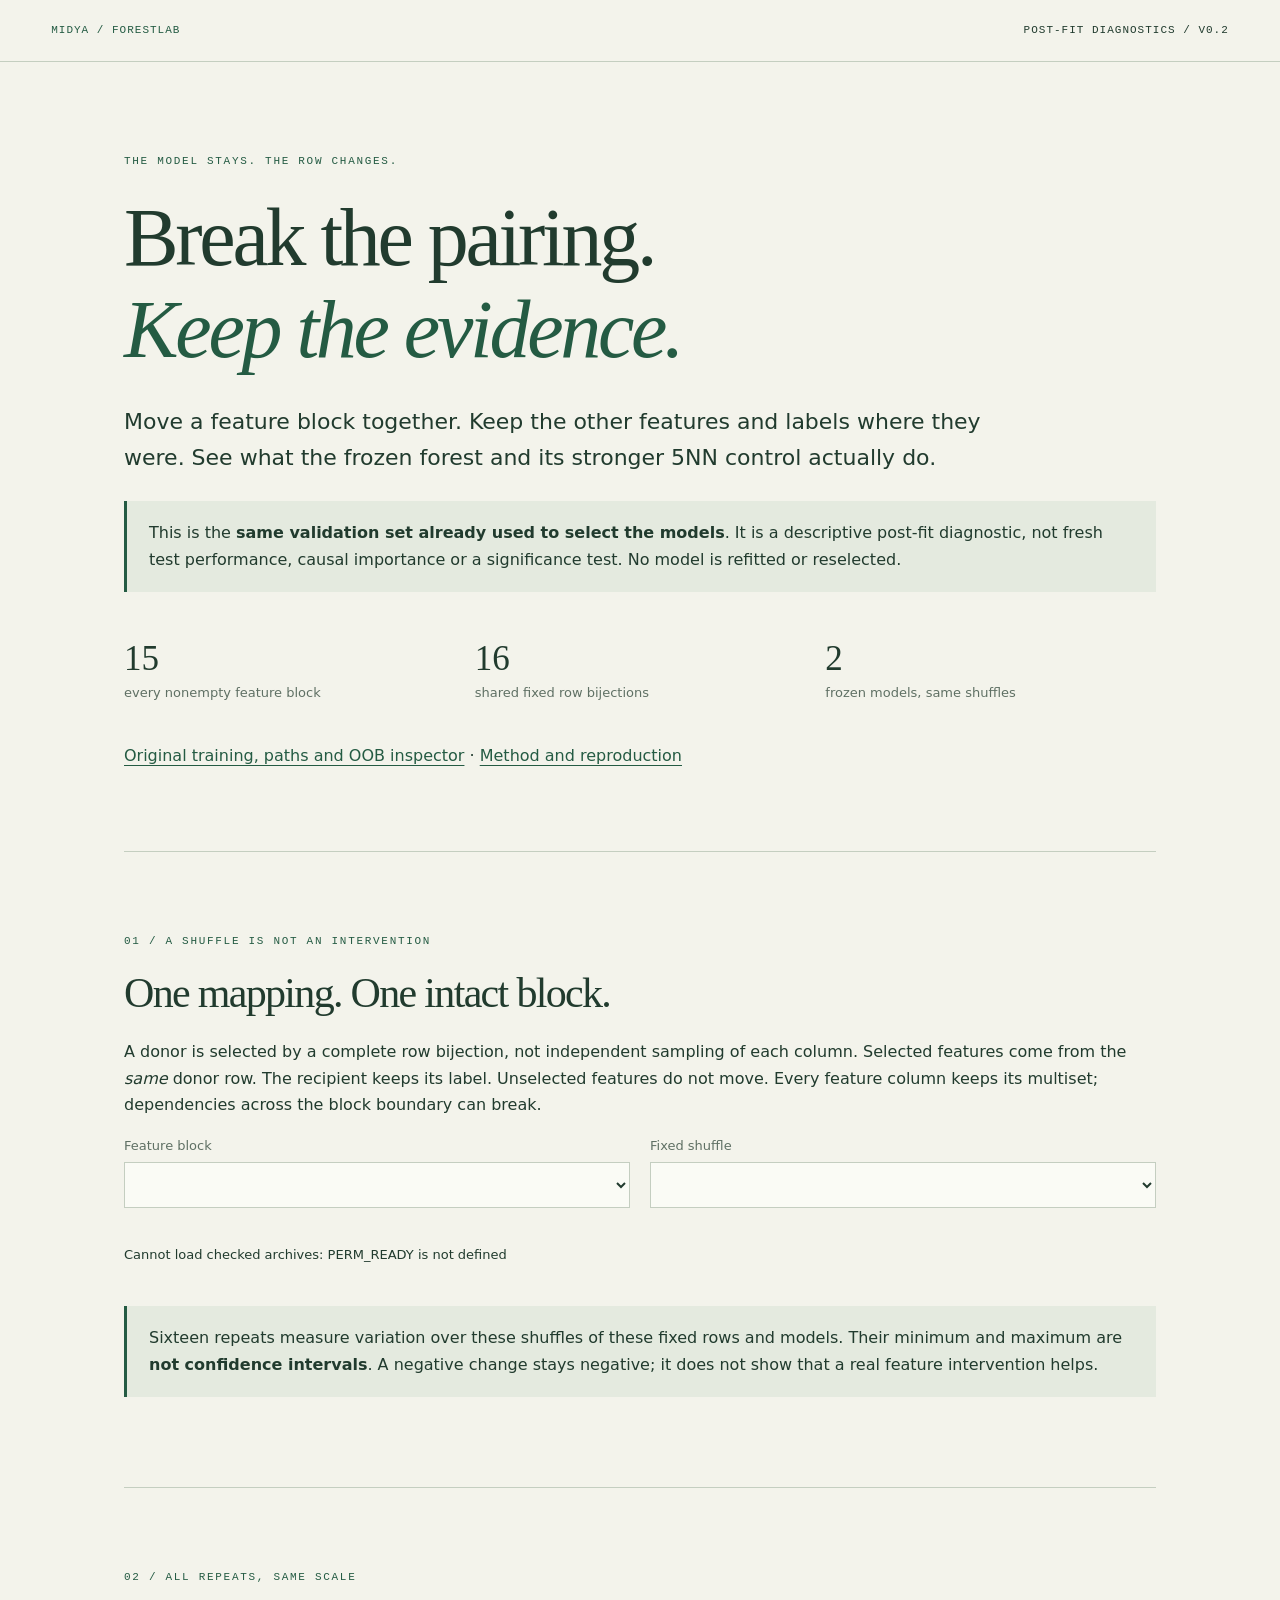
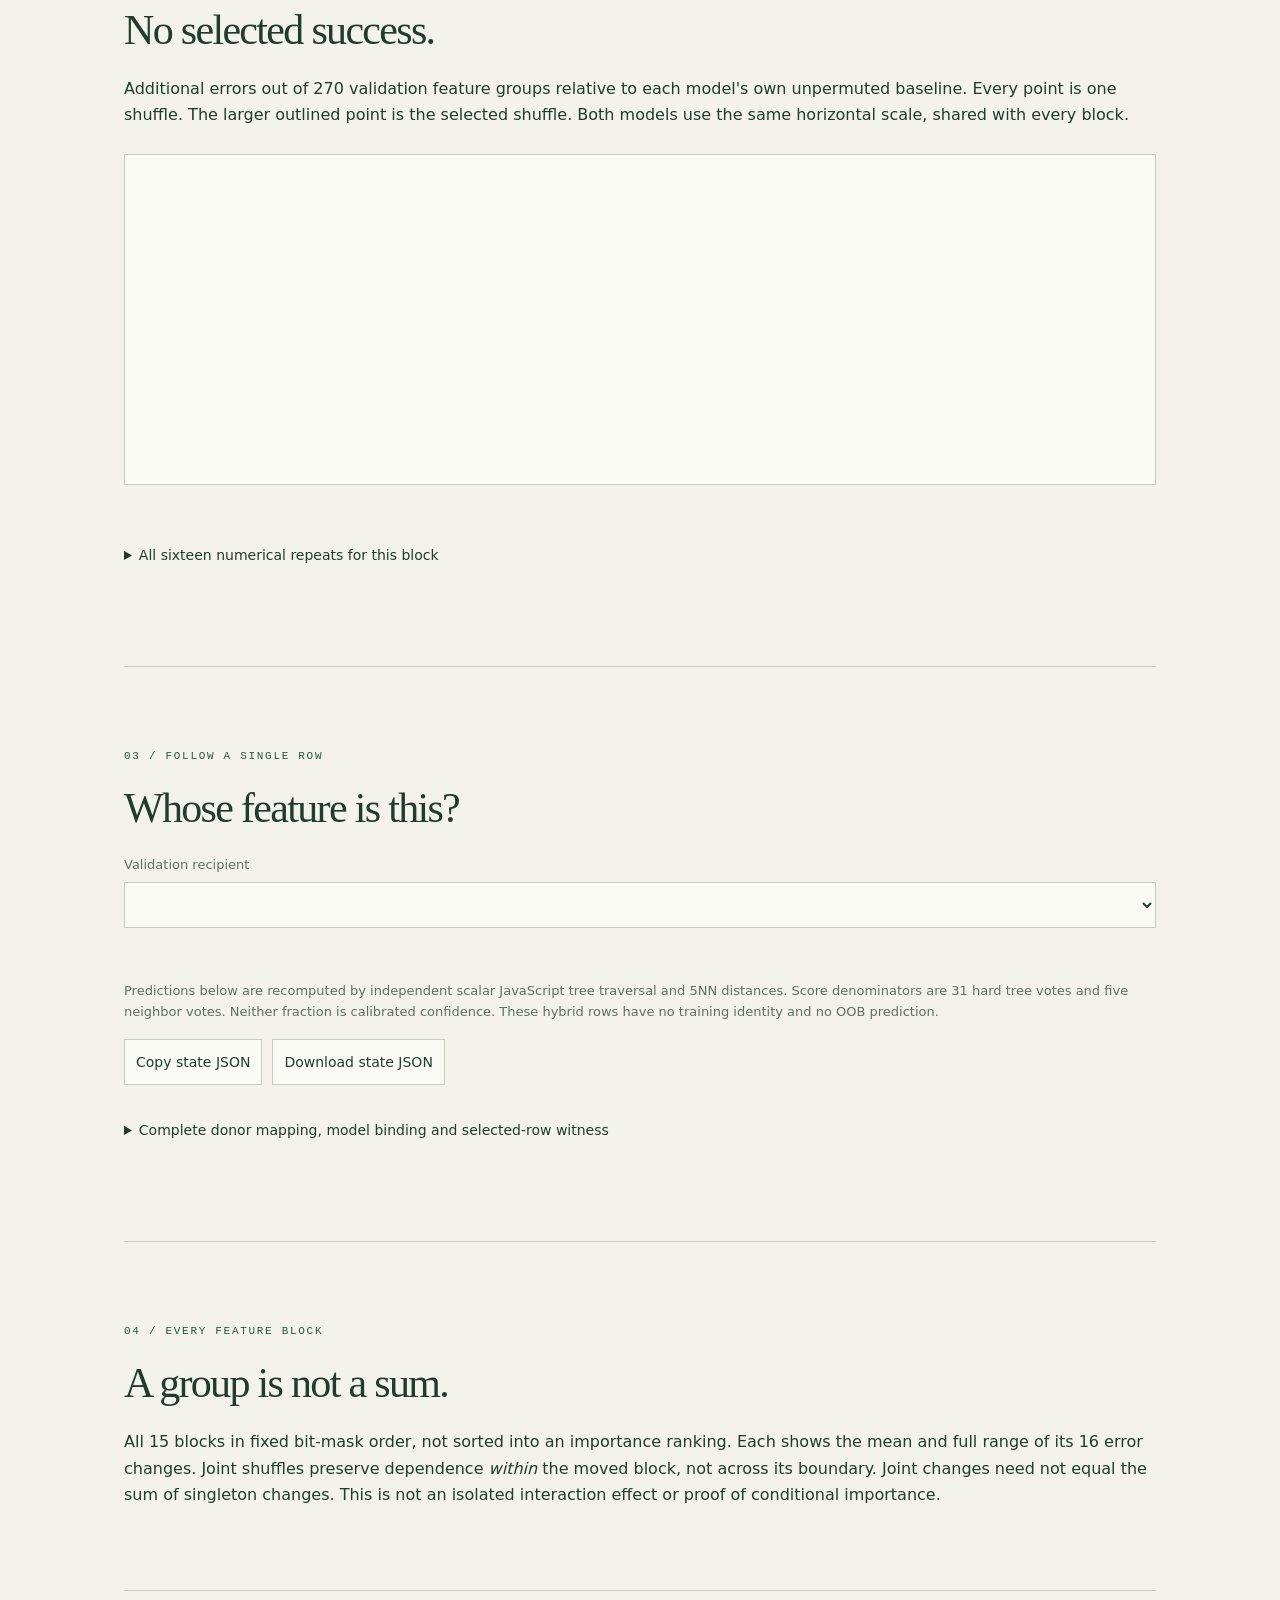
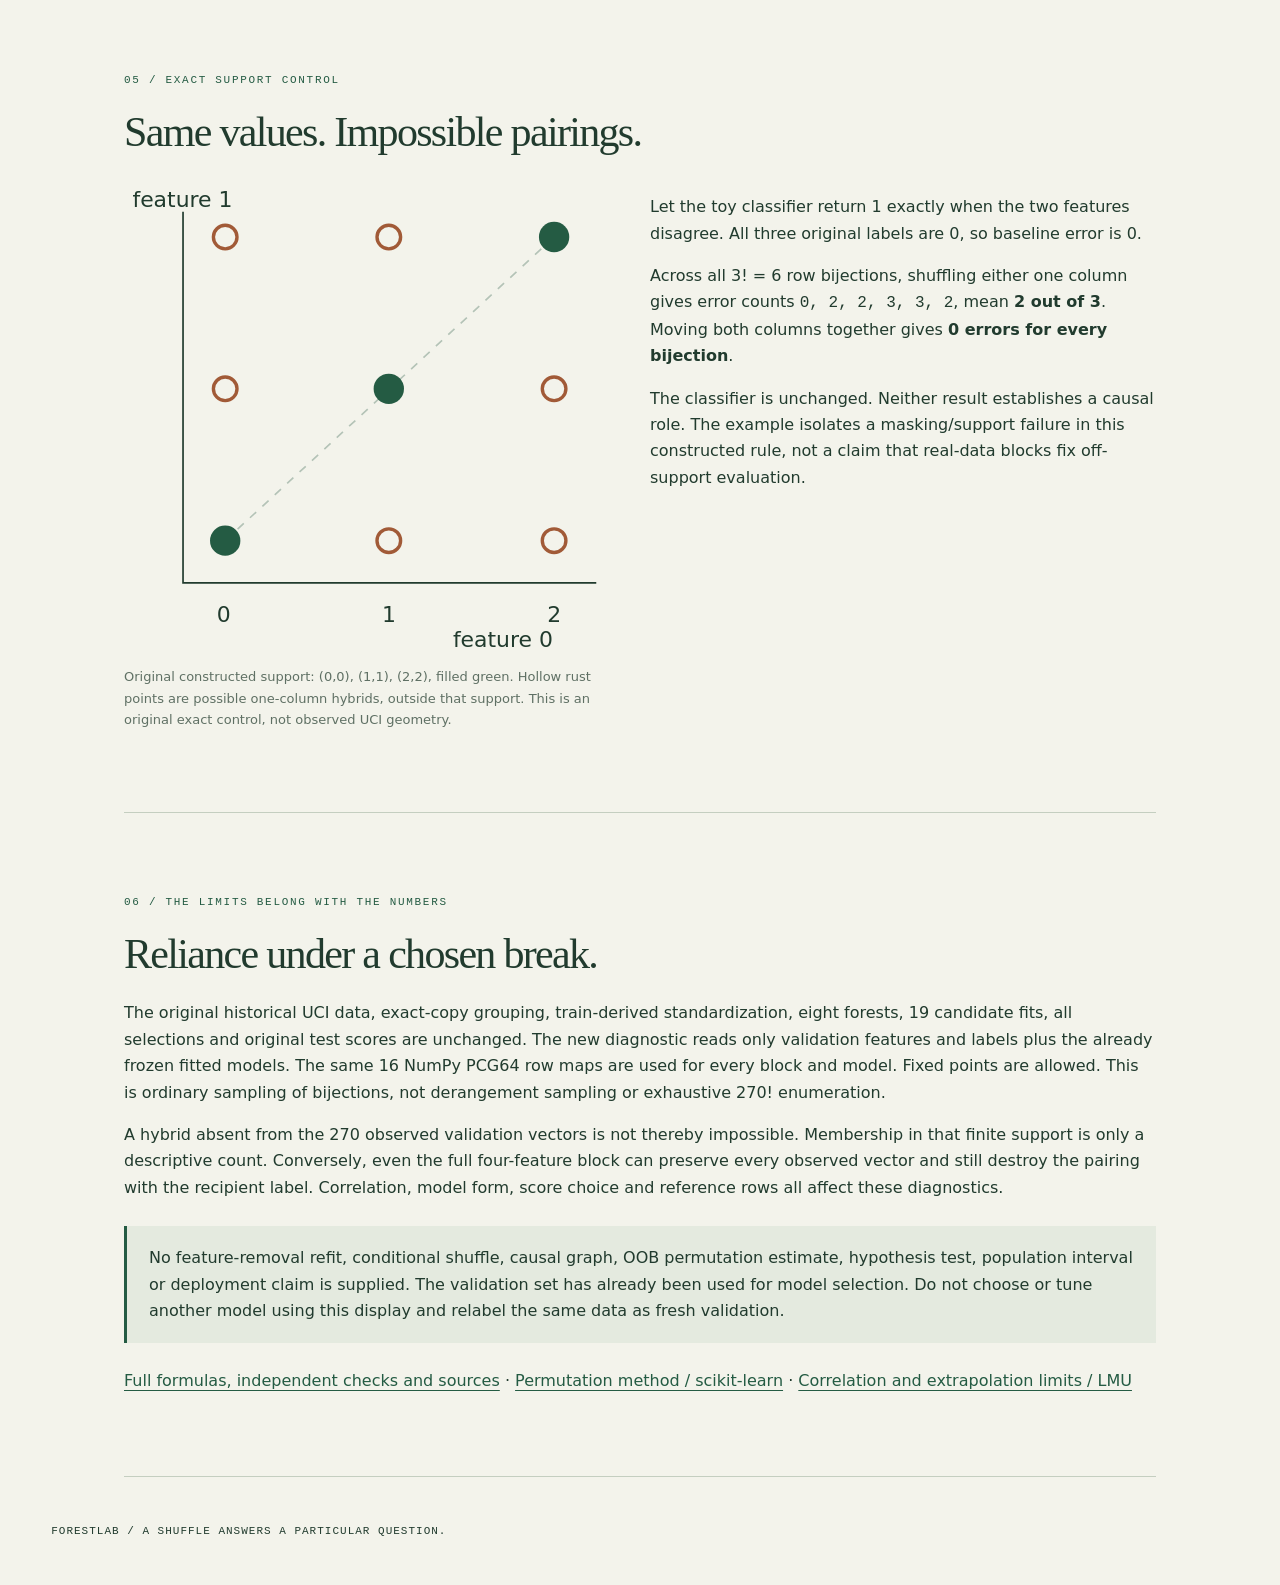
==== docs/permutation.html @ 4337de42 "Rename 9-permutation.html to permutation.html" ====
<!doctype html><html lang="en"><head><meta charset="utf-8"><meta name="viewport" content="width=device-width,initial-scale=1"><meta name="description" content="All 15 feature blocks, all 16 shared shuffles, frozen forest and stronger 5NN control. An inspectable post-fit diagnostic, not causal importance."><title>ForestLab / Joint permutation audit</title><link rel="stylesheet" href="permutation.css"></head><body>
<header><a href="index.html">MIDYA / FORESTLAB</a><span>POST-FIT DIAGNOSTICS / V0.2</span></header><main>
<section class="hero"><p class="kicker">THE MODEL STAYS. THE ROW CHANGES.</p><h1>Break the pairing.<br><em>Keep the evidence.</em></h1><p class="lead">Move a feature block together. Keep the other features and labels where they were. See what the frozen forest and its stronger 5NN control actually do.</p><aside>This is the <strong>same validation set already used to select the models</strong>. It is a descriptive post-fit diagnostic, not fresh test performance, causal importance or a significance test. No model is refitted or reselected.</aside><div class="numbers"><div><b>15</b><span>every nonempty feature block</span></div><div><b>16</b><span>shared fixed row bijections</span></div><div><b>2</b><span>frozen models, same shuffles</span></div></div><p><a href="index.html">Original training, paths and OOB inspector</a> · <a href="https://github.com/midya8/forestlab/blob/main/PERMUTATION.md">Method and reproduction</a></p></section>
<section><p class="kicker">01 / A SHUFFLE IS NOT AN INTERVENTION</p><h2>One mapping. One intact block.</h2><p>A donor is selected by a complete row bijection, not independent sampling of each column. Selected features come from the <em>same</em> donor row. The recipient keeps its label. Unselected features do not move. Every feature column keeps its multiset; dependencies across the block boundary can break.</p><div class="selectors"><label>Feature block<select id="block"></select></label><label>Fixed shuffle<select id="repeat"></select></label></div><p id="status" role="status">Loading checked archives...</p><div id="selected" class="model-grid"></div><p id="support-note"></p><aside>Sixteen repeats measure variation over these shuffles of these fixed rows and models. Their minimum and maximum are <strong>not confidence intervals</strong>. A negative change stays negative; it does not show that a real feature intervention helps.</aside></section>
<section><p class="kicker">02 / ALL REPEATS, SAME SCALE</p><h2>No selected success.</h2><p>Additional errors out of 270 validation feature groups relative to each model's own unpermuted baseline. Every point is one shuffle. The larger outlined point is the selected shuffle. Both models use the same horizontal scale, shared with every block.</p><svg id="repeats-plot" role="img" aria-label="All sixteen error changes for each model" viewBox="0 0 720 230"></svg><div id="range-summary" class="model-grid"></div><details><summary>All sixteen numerical repeats for this block</summary><div class="scroll"><table id="repeat-table"><thead><tr><th>Shuffle</th><th>Forest errors</th><th>Forest change</th><th>5NN errors</th><th>5NN change</th><th>Unchanged rows</th><th>Rows in validation support</th></tr></thead><tbody></tbody></table></div></details></section>
<section><p class="kicker">03 / FOLLOW A SINGLE ROW</p><h2>Whose feature is this?</h2><label>Validation recipient<select id="row"></select></label><p id="row-identity"></p><div id="features" class="feature-grid"></div><div id="prediction" class="model-grid"></div><p class="caption">Predictions below are recomputed by independent scalar JavaScript tree traversal and 5NN distances. Score denominators are 31 hard tree votes and five neighbor votes. Neither fraction is calibrated confidence. These hybrid rows have no training identity and no OOB prediction.</p><div class="actions"><button id="copy">Copy state JSON</button><button id="download">Download state JSON</button></div><p id="copy-status" role="status"></p><details><summary>Complete donor mapping, model binding and selected-row witness</summary><pre id="witness"></pre></details></section>
<section><p class="kicker">04 / EVERY FEATURE BLOCK</p><h2>A group is not a sum.</h2><p>All 15 blocks in fixed bit-mask order, not sorted into an importance ranking. Each shows the mean and full range of its 16 error changes. Joint shuffles preserve dependence <em>within</em> the moved block, not across its boundary. Joint changes need not equal the sum of singleton changes. This is not an isolated interaction effect or proof of conditional importance.</p><div id="blocks"></div></section>
<section><p class="kicker">05 / EXACT SUPPORT CONTROL</p><h2>Same values. Impossible pairings.</h2><div class="control-grid"><div><svg viewBox="0 0 300 280" role="img" aria-label="Three original diagonal rows and six possible off-diagonal hybrid points"><path d="M35 20V240H280" fill="none" stroke="currentColor"/><path d="M60 215L255 35" fill="none" stroke="#b4c3b7" stroke-dasharray="5 5"/><g fill="#245b43"><circle cx="60" cy="215" r="9"/><circle cx="157" cy="125" r="9"/><circle cx="255" cy="35" r="9"/></g><g fill="none" stroke="#a15a37" stroke-width="2"><circle cx="60" cy="125" r="7"/><circle cx="60" cy="35" r="7"/><circle cx="157" cy="215" r="7"/><circle cx="157" cy="35" r="7"/><circle cx="255" cy="215" r="7"/><circle cx="255" cy="125" r="7"/></g><g font-size="13" fill="currentColor"><text x="55" y="263">0</text><text x="153" y="263">1</text><text x="251" y="263">2</text><text x="195" y="278">feature 0</text><text x="5" y="17">feature 1</text></g></svg><p class="caption">Original constructed support: (0,0), (1,1), (2,2), filled green. Hollow rust points are possible one-column hybrids, outside that support. This is an original exact control, not observed UCI geometry.</p></div><div><p>Let the toy classifier return 1 exactly when the two features disagree. All three original labels are 0, so baseline error is 0.</p><p>Across all 3! = 6 row bijections, shuffling either one column gives error counts <code>0, 2, 2, 3, 3, 2</code>, mean <strong>2 out of 3</strong>. Moving both columns together gives <strong>0 errors for every bijection</strong>.</p><p>The classifier is unchanged. Neither result establishes a causal role. The example isolates a masking/support failure in this constructed rule, not a claim that real-data blocks fix off-support evaluation.</p></div></div></section>
<section><p class="kicker">06 / THE LIMITS BELONG WITH THE NUMBERS</p><h2>Reliance under a chosen break.</h2><p>The original historical UCI data, exact-copy grouping, train-derived standardization, eight forests, 19 candidate fits, all selections and original test scores are unchanged. The new diagnostic reads only validation features and labels plus the already frozen fitted models. The same 16 NumPy PCG64 row maps are used for every block and model. Fixed points are allowed. This is ordinary sampling of bijections, not derangement sampling or exhaustive 270! enumeration.</p><p>A hybrid absent from the 270 observed validation vectors is not thereby impossible. Membership in that finite support is only a descriptive count. Conversely, even the full four-feature block can preserve every observed vector and still destroy the pairing with the recipient label. Correlation, model form, score choice and reference rows all affect these diagnostics.</p><aside>No feature-removal refit, conditional shuffle, causal graph, OOB permutation estimate, hypothesis test, population interval or deployment claim is supplied. The validation set has already been used for model selection. Do not choose or tune another model using this display and relabel the same data as fresh validation.</aside><p><a href="https://github.com/midya8/forestlab/blob/main/PERMUTATION.md">Full formulas, independent checks and sources</a> · <a href="https://scikit-learn.org/stable/modules/permutation%5Fimportance.html">Permutation method / scikit-learn</a> · <a href="https://slds-lmu.github.io/iml_methods_limitations/pfi-correlated.html">Correlation and extrapolation limits / LMU</a></p></section>
</main><footer>FORESTLAB / A SHUFFLE ANSWERS A PARTICULAR QUESTION.</footer>
<script src="archive-0.js"></script><script src="archive-1.js"></script><script src="archive-2.js"></script><script src="archive-3.js"></script><script src="data.js"></script><script src="inference.js"></script><script src="permutation-archive-0.js"></script><script src="permutation-data.js"></script><script src="permutation-inference.js"></script><script src="permutation-app.js"></script></body></html>
---- docs/permutation.css ----
:root{--paper:#f3f3eb;--ink:#213b2e;--muted:#5f7064;--line:#c4cec0;--green:#245b43;--rust:#a15a37;--panel:#fafbf5}*{box-sizing:border-box}body{margin:0;background:var(--paper);color:var(--ink);font:16px/1.65 system-ui,sans-serif}a{color:var(--green);text-underline-offset:4px}header{display:flex;justify-content:space-between;gap:20px;padding:22px 4vw;border-bottom:1px solid var(--line);font:11px/1.5 monospace;letter-spacing:1px}header a{text-decoration:none}main{max-width:1120px;margin:auto;padding:0 44px}section{padding:65px 0;border-bottom:1px solid var(--line)}.hero{padding-top:75px}.kicker{font:11px/1.6 monospace;letter-spacing:1.7px;color:var(--green)}h1,h2,h3{font-family:Georgia,serif;font-weight:400;line-height:1.12;letter-spacing:-.04em}h1{font-size:clamp(48px,6.4vw,85px);margin:22px 0 28px}h1 em{color:var(--green)}h2{font-size:42px;margin:20px 0 22px}h3{font-size:25px;margin:10px 0}p{margin:16px 0}.lead{font-size:22px;max-width:860px}.caption{font-size:13px;color:var(--muted)}aside{padding:19px 22px;background:#e4eadf;border-left:3px solid var(--green);margin:25px 0}.numbers{display:grid;grid-template-columns:repeat(3,1fr);gap:20px;padding:22px 0}.numbers b{display:block;font:35px Georgia,serif}.numbers span{font-size:13px;color:var(--muted)}.selectors,.model-grid,.control-grid{display:grid;grid-template-columns:1fr 1fr;gap:20px}.feature-grid{display:grid;grid-template-columns:repeat(2,1fr);gap:16px}label{display:block;font-size:13px;color:var(--muted);min-width:0}select,button{font:14px system-ui;color:var(--ink);min-height:46px;border:1px solid var(--line);background:var(--panel);padding:11px;max-width:100%}select{display:block;width:100%;margin:6px 0 20px;min-width:0}button{cursor:pointer}button:hover{background:#e4eadf}button:focus-visible,select:focus-visible{outline:2px solid var(--rust);outline-offset:3px}.model-card,.feature-card{padding:18px;border:1px solid var(--line);background:var(--panel);min-width:0}.model-card b{font:34px Georgia,serif;display:block}.model-card span{display:block;font-size:13px;color:var(--muted)}.feature-card h3{font-size:22px}.feature-card.moved{border-left:3px solid var(--rust)}.feature-card dl{margin:14px 0 0}.feature-card dl div{display:flex;justify-content:space-between;gap:16px}.feature-card dt{font-size:13px;color:var(--muted)}.feature-card dd{margin:0;font-family:monospace;overflow-wrap:anywhere}svg{width:100%;height:auto;display:block}#repeats-plot{background:var(--panel);border:1px solid var(--line);margin:25px 0}details{margin:22px 0}summary{cursor:pointer;min-height:46px;padding:12px 0;font-size:14px}.scroll{overflow-x:auto}table{border-collapse:collapse;width:100%;font-size:12px}th,td{padding:13px 10px;text-align:left;border-bottom:1px solid var(--line);white-space:nowrap}th{font-weight:500;color:var(--muted)}pre{font-size:12px;line-height:1.6;white-space:pre-wrap;overflow-wrap:anywhere;max-height:650px;overflow:auto;padding:16px;background:var(--panel)}.actions{display:flex;flex-wrap:wrap;gap:10px}.block-row{border-top:1px solid var(--line);padding:19px 0;display:grid;grid-template-columns:1.4fr 1fr 1fr;gap:20px}.block-row strong{font-weight:500}.block-stat span{display:block;color:var(--muted);font-size:12px}.block-stat b{font-weight:500}#copy-status,#status{font-size:13px;overflow-wrap:anywhere}#row-identity{overflow-wrap:anywhere}footer{font:11px/1.7 monospace;letter-spacing:1px;padding:45px 4vw}code{overflow-wrap:anywhere}@media(max-width:700px){main{padding:0 22px}header{padding:18px 22px;font-size:10px;flex-wrap:wrap}section{padding:45px 0}.hero{padding-top:50px}h1{font-size:52px}h2{font-size:35px}.lead{font-size:19px}.numbers{gap:14px}.numbers b{font-size:30px}.numbers span{font-size:12px}.selectors,.model-grid,.control-grid,.feature-grid{grid-template-columns:1fr}.model-grid{gap:12px}.model-card b{font-size:30px}.block-row{grid-template-columns:1fr 1fr;gap:12px}.block-row>strong{grid-column:1/-1}aside{padding:16px}#repeats-plot{min-height:180px}}

#prediction{margin-top:16px}
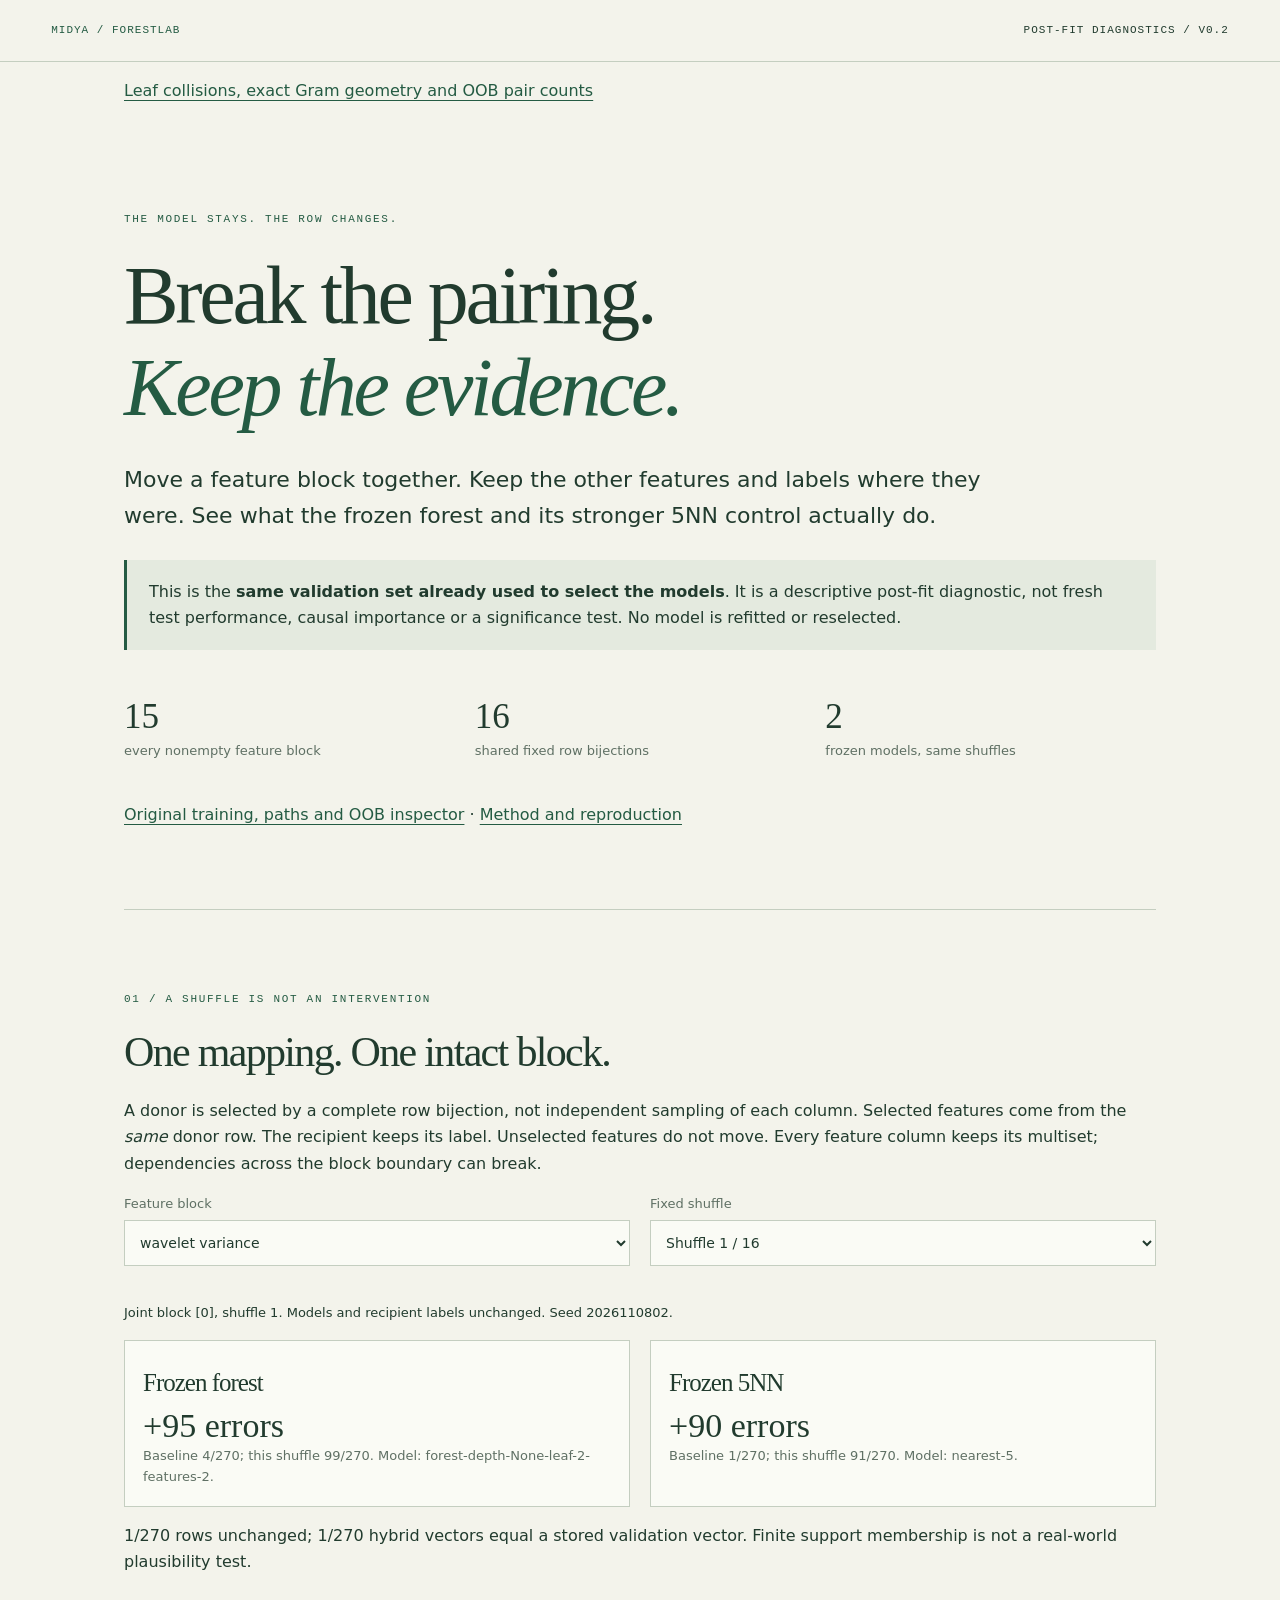
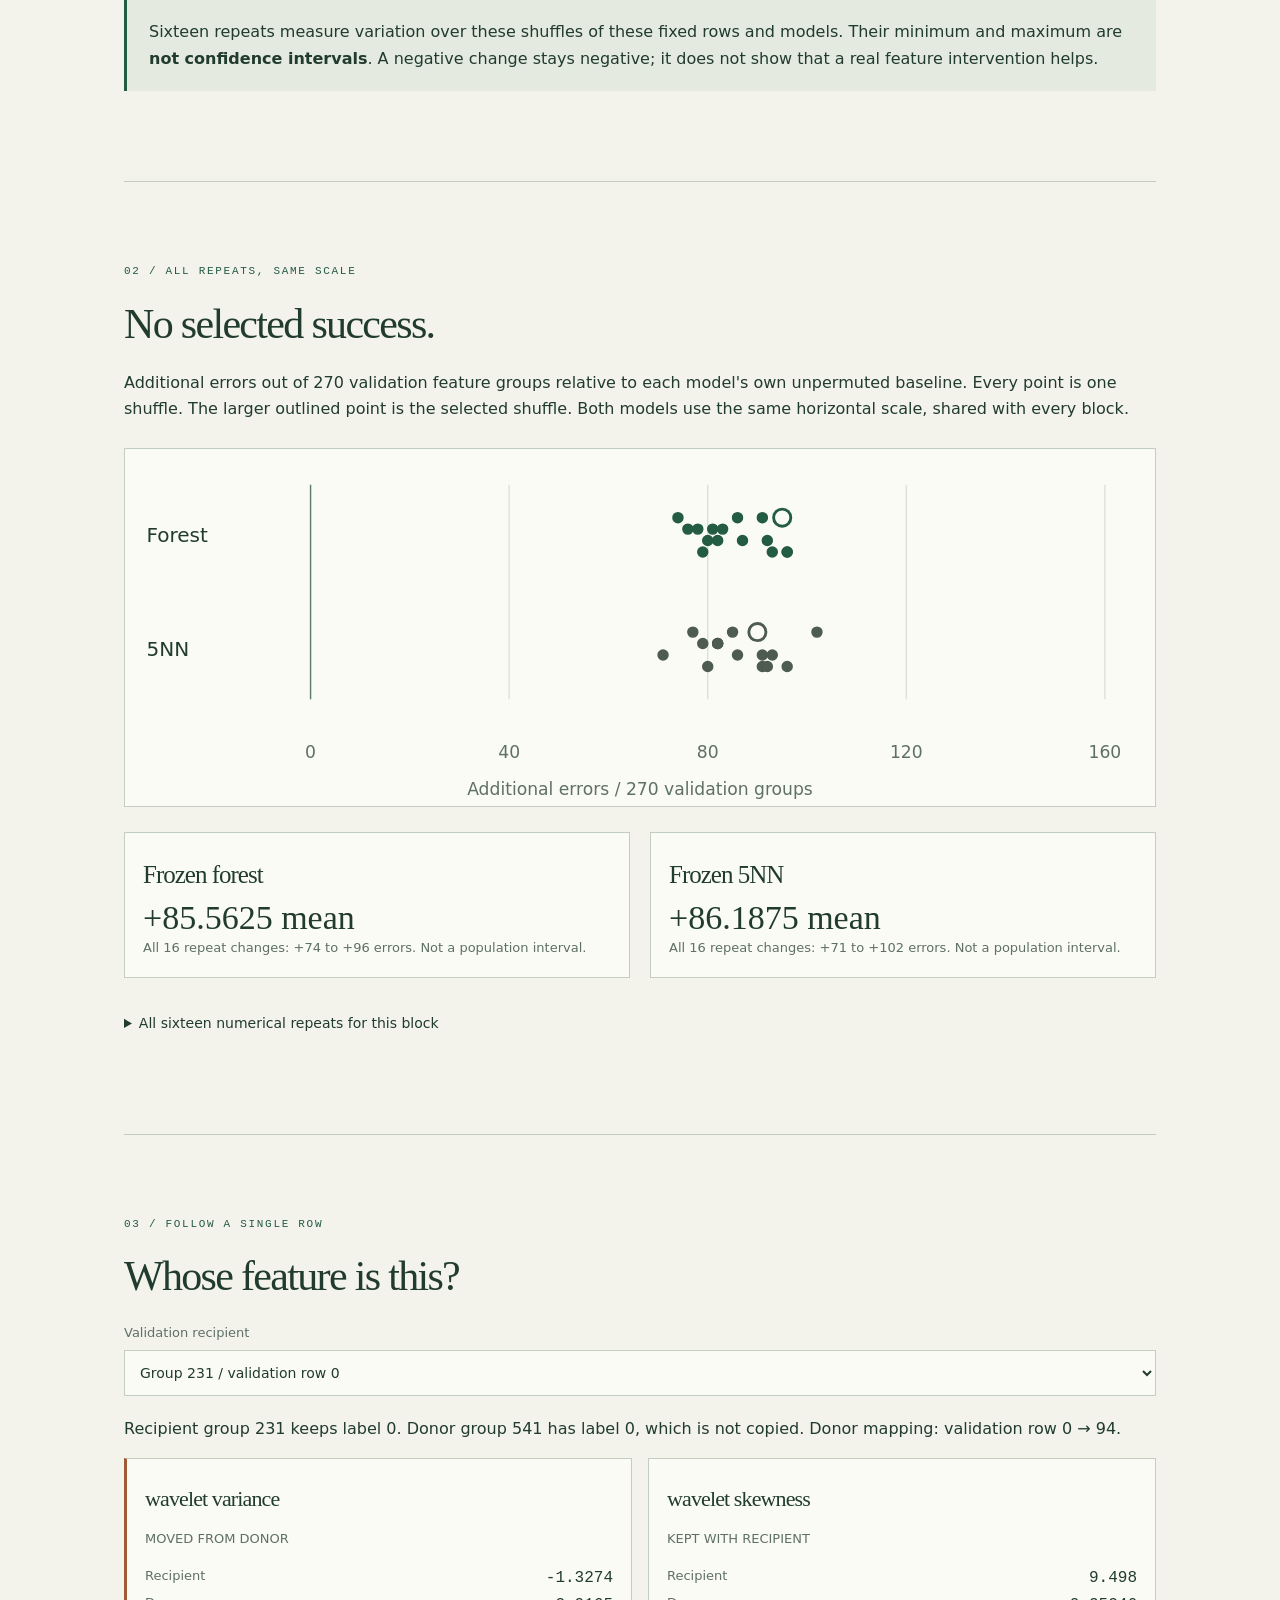
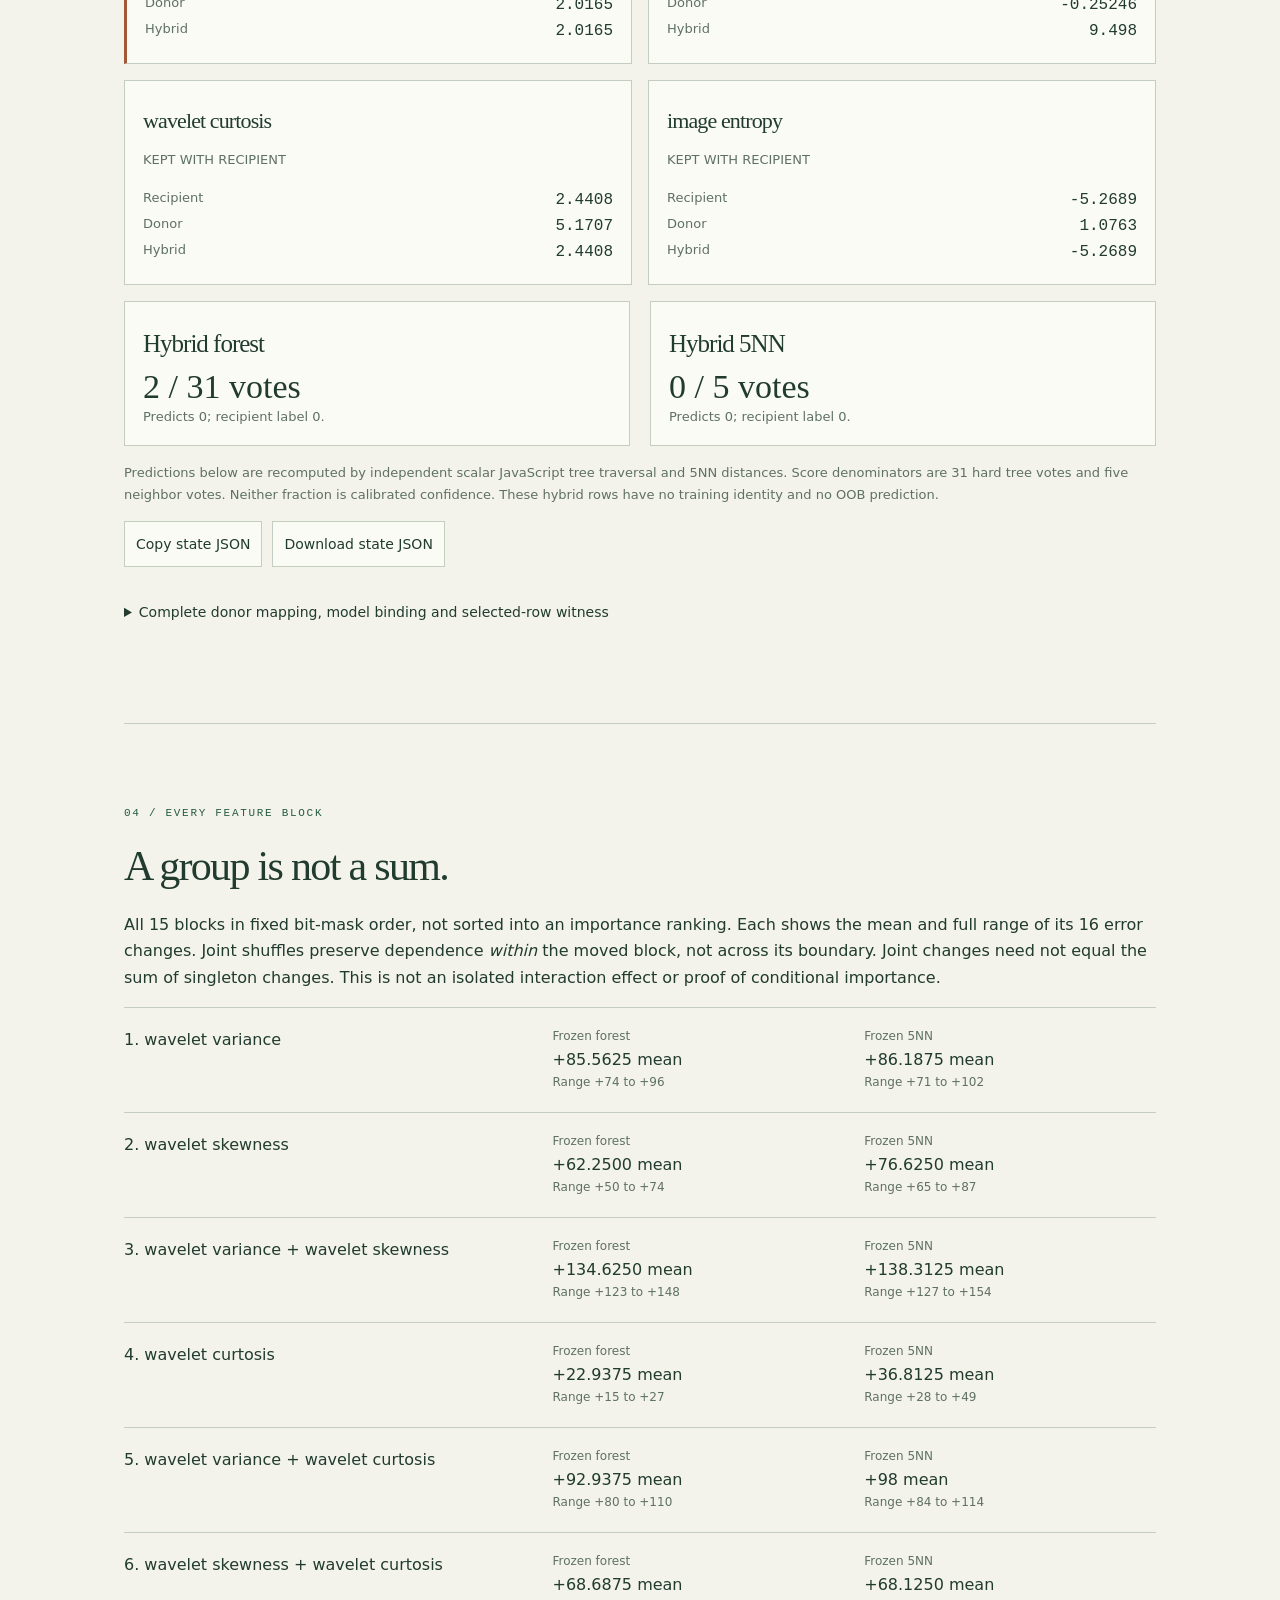
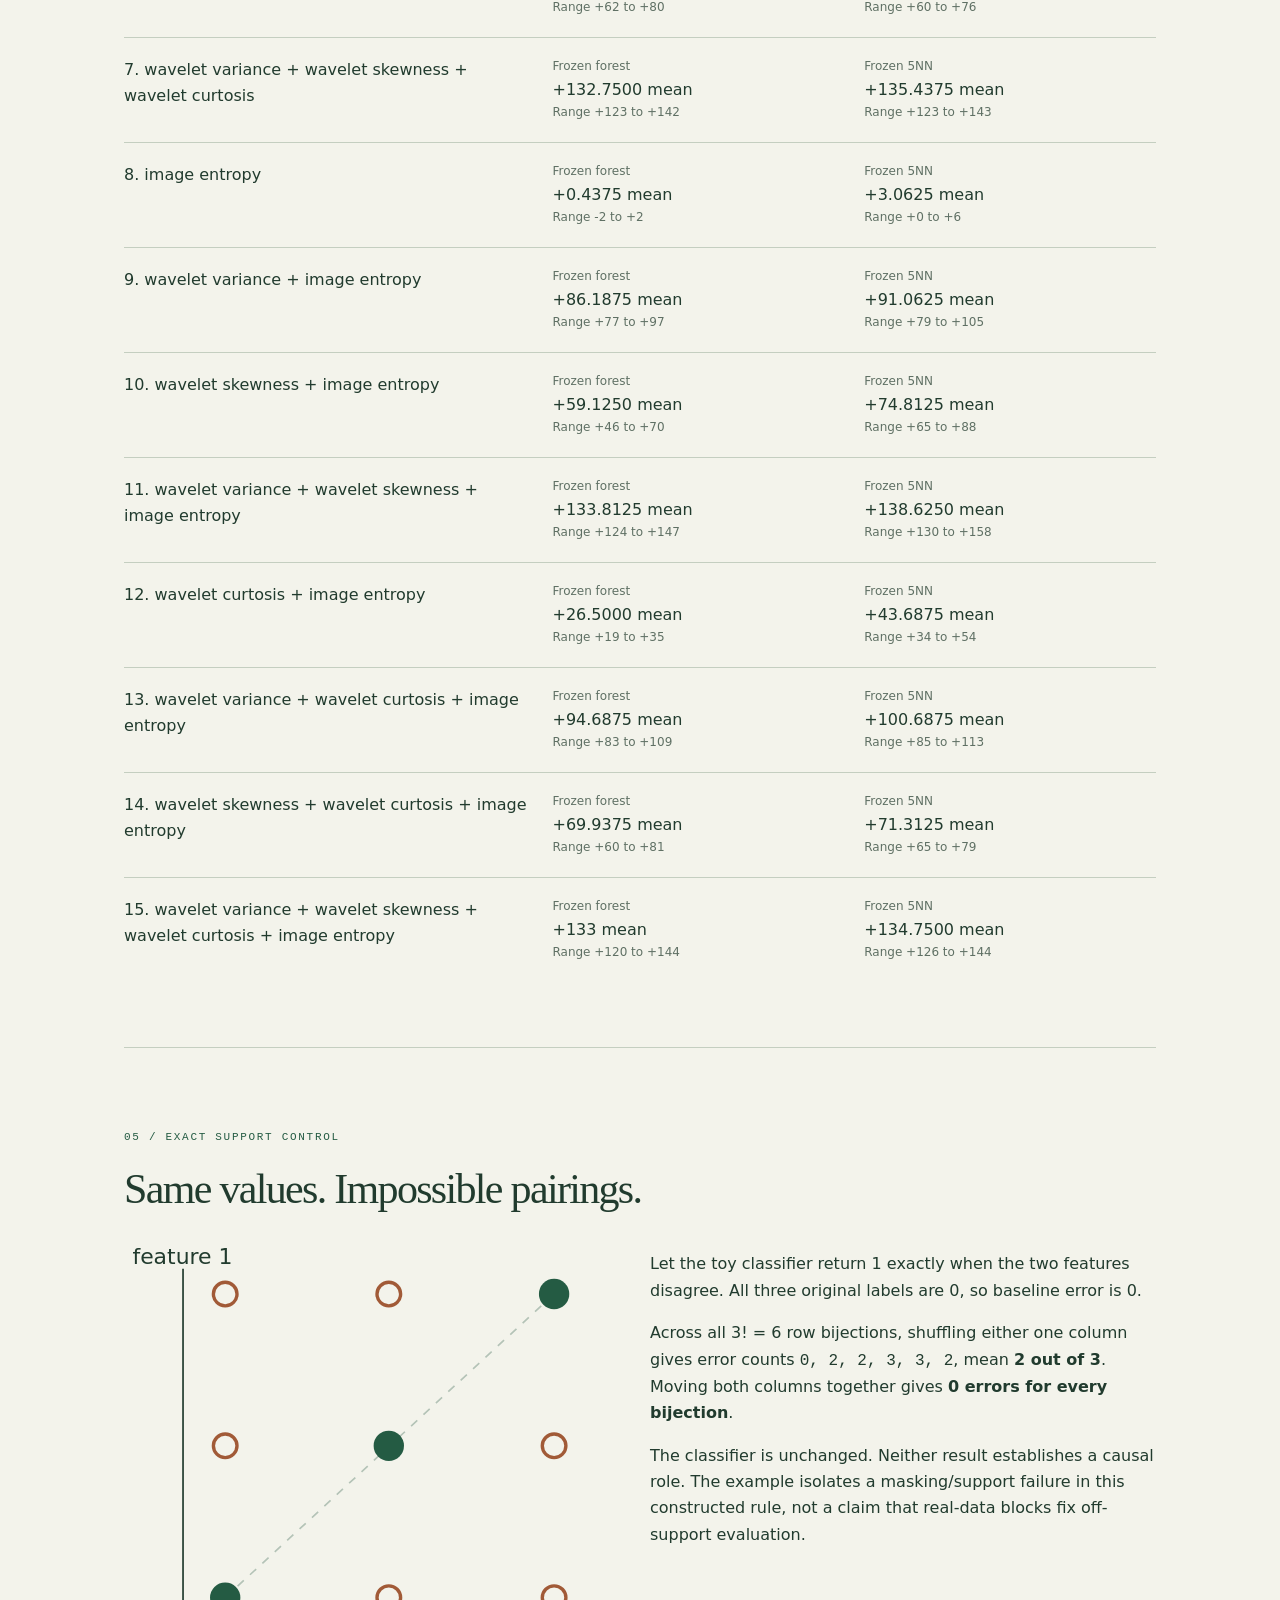
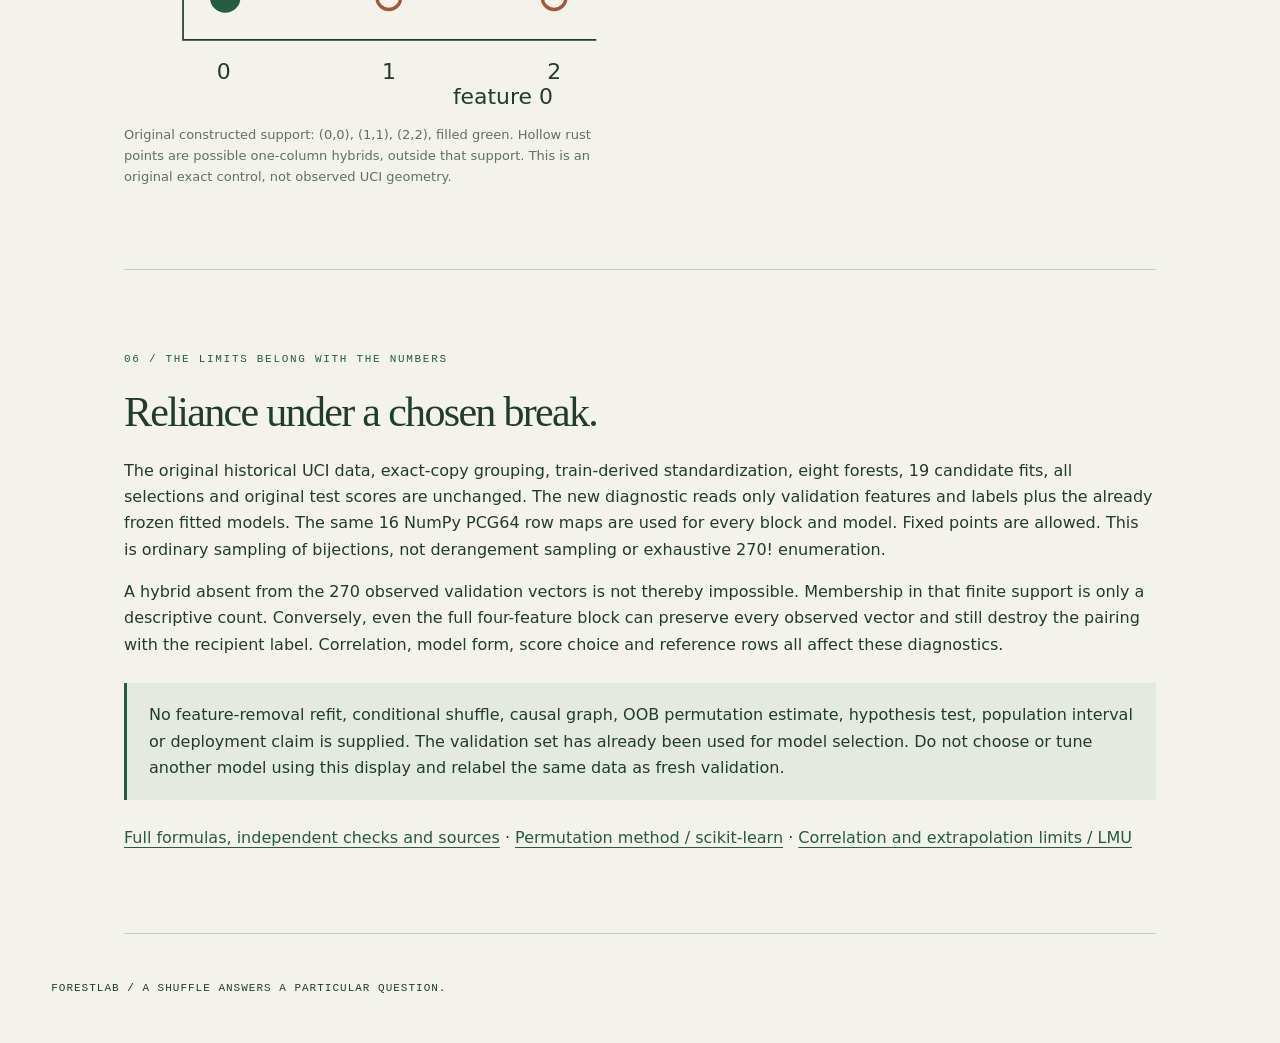
==== commit 9fc9840f: "Update permutation.html" ====
--- a/docs/permutation.html
+++ b/docs/permutation.html
@@ -1,5 +1,5 @@
 <!doctype html><html lang="en"><head><meta charset="utf-8"><meta name="viewport" content="width=device-width,initial-scale=1"><meta name="description" content="All 15 feature blocks, all 16 shared shuffles, frozen forest and stronger 5NN control. An inspectable post-fit diagnostic, not causal importance."><title>ForestLab / Joint permutation audit</title><link rel="stylesheet" href="permutation.css"></head><body>
-<header><a href="index.html">MIDYA / FORESTLAB</a><span>POST-FIT DIAGNOSTICS / V0.2</span></header><main>
+<header><a href="index.html">MIDYA / FORESTLAB</a><span>POST-FIT DIAGNOSTICS / V0.2</span></header><main><p><a href="proximity.html">Leaf collisions, exact Gram geometry and OOB pair counts</a></p>
 <section class="hero"><p class="kicker">THE MODEL STAYS. THE ROW CHANGES.</p><h1>Break the pairing.<br><em>Keep the evidence.</em></h1><p class="lead">Move a feature block together. Keep the other features and labels where they were. See what the frozen forest and its stronger 5NN control actually do.</p><aside>This is the <strong>same validation set already used to select the models</strong>. It is a descriptive post-fit diagnostic, not fresh test performance, causal importance or a significance test. No model is refitted or reselected.</aside><div class="numbers"><div><b>15</b><span>every nonempty feature block</span></div><div><b>16</b><span>shared fixed row bijections</span></div><div><b>2</b><span>frozen models, same shuffles</span></div></div><p><a href="index.html">Original training, paths and OOB inspector</a> · <a href="https://github.com/midya8/forestlab/blob/main/PERMUTATION.md">Method and reproduction</a></p></section>
 <section><p class="kicker">01 / A SHUFFLE IS NOT AN INTERVENTION</p><h2>One mapping. One intact block.</h2><p>A donor is selected by a complete row bijection, not independent sampling of each column. Selected features come from the <em>same</em> donor row. The recipient keeps its label. Unselected features do not move. Every feature column keeps its multiset; dependencies across the block boundary can break.</p><div class="selectors"><label>Feature block<select id="block"></select></label><label>Fixed shuffle<select id="repeat"></select></label></div><p id="status" role="status">Loading checked archives...</p><div id="selected" class="model-grid"></div><p id="support-note"></p><aside>Sixteen repeats measure variation over these shuffles of these fixed rows and models. Their minimum and maximum are <strong>not confidence intervals</strong>. A negative change stays negative; it does not show that a real feature intervention helps.</aside></section>
 <section><p class="kicker">02 / ALL REPEATS, SAME SCALE</p><h2>No selected success.</h2><p>Additional errors out of 270 validation feature groups relative to each model's own unpermuted baseline. Every point is one shuffle. The larger outlined point is the selected shuffle. Both models use the same horizontal scale, shared with every block.</p><svg id="repeats-plot" role="img" aria-label="All sixteen error changes for each model" viewBox="0 0 720 230"></svg><div id="range-summary" class="model-grid"></div><details><summary>All sixteen numerical repeats for this block</summary><div class="scroll"><table id="repeat-table"><thead><tr><th>Shuffle</th><th>Forest errors</th><th>Forest change</th><th>5NN errors</th><th>5NN change</th><th>Unchanged rows</th><th>Rows in validation support</th></tr></thead><tbody></tbody></table></div></details></section>
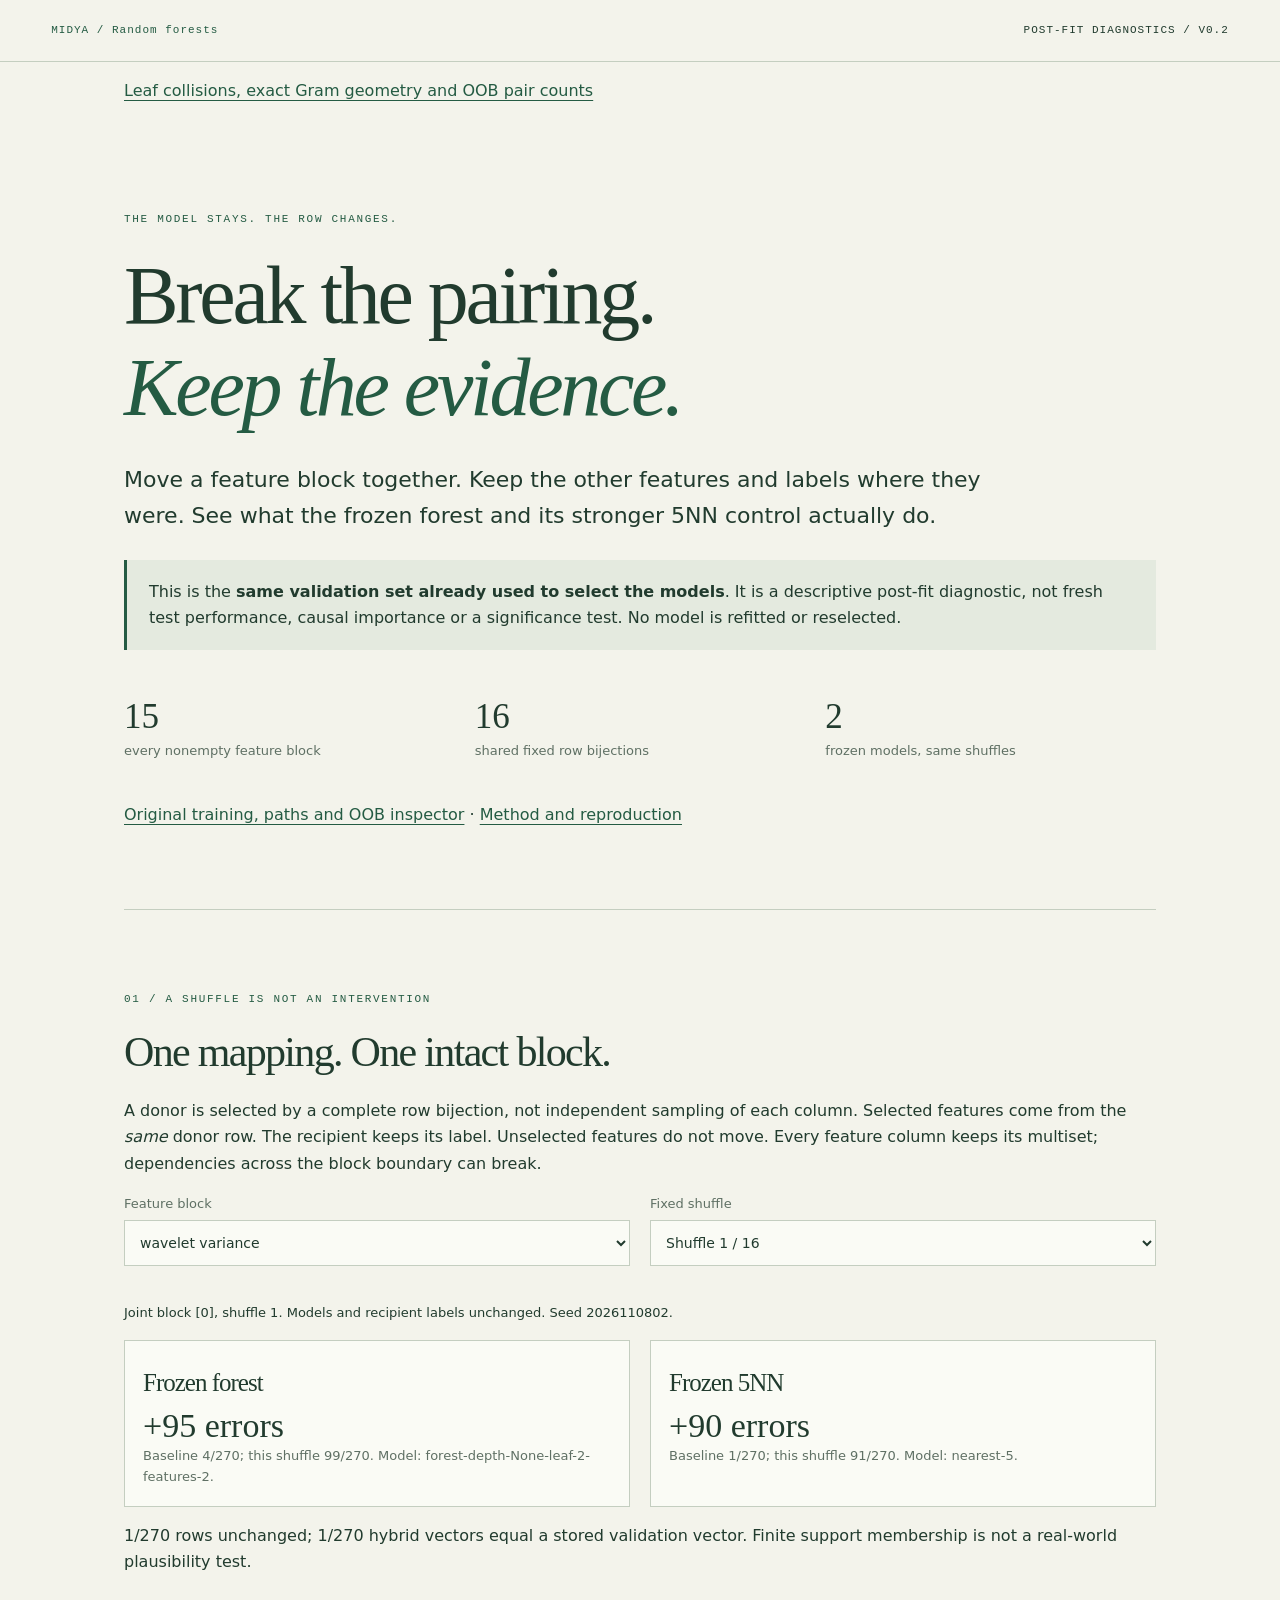
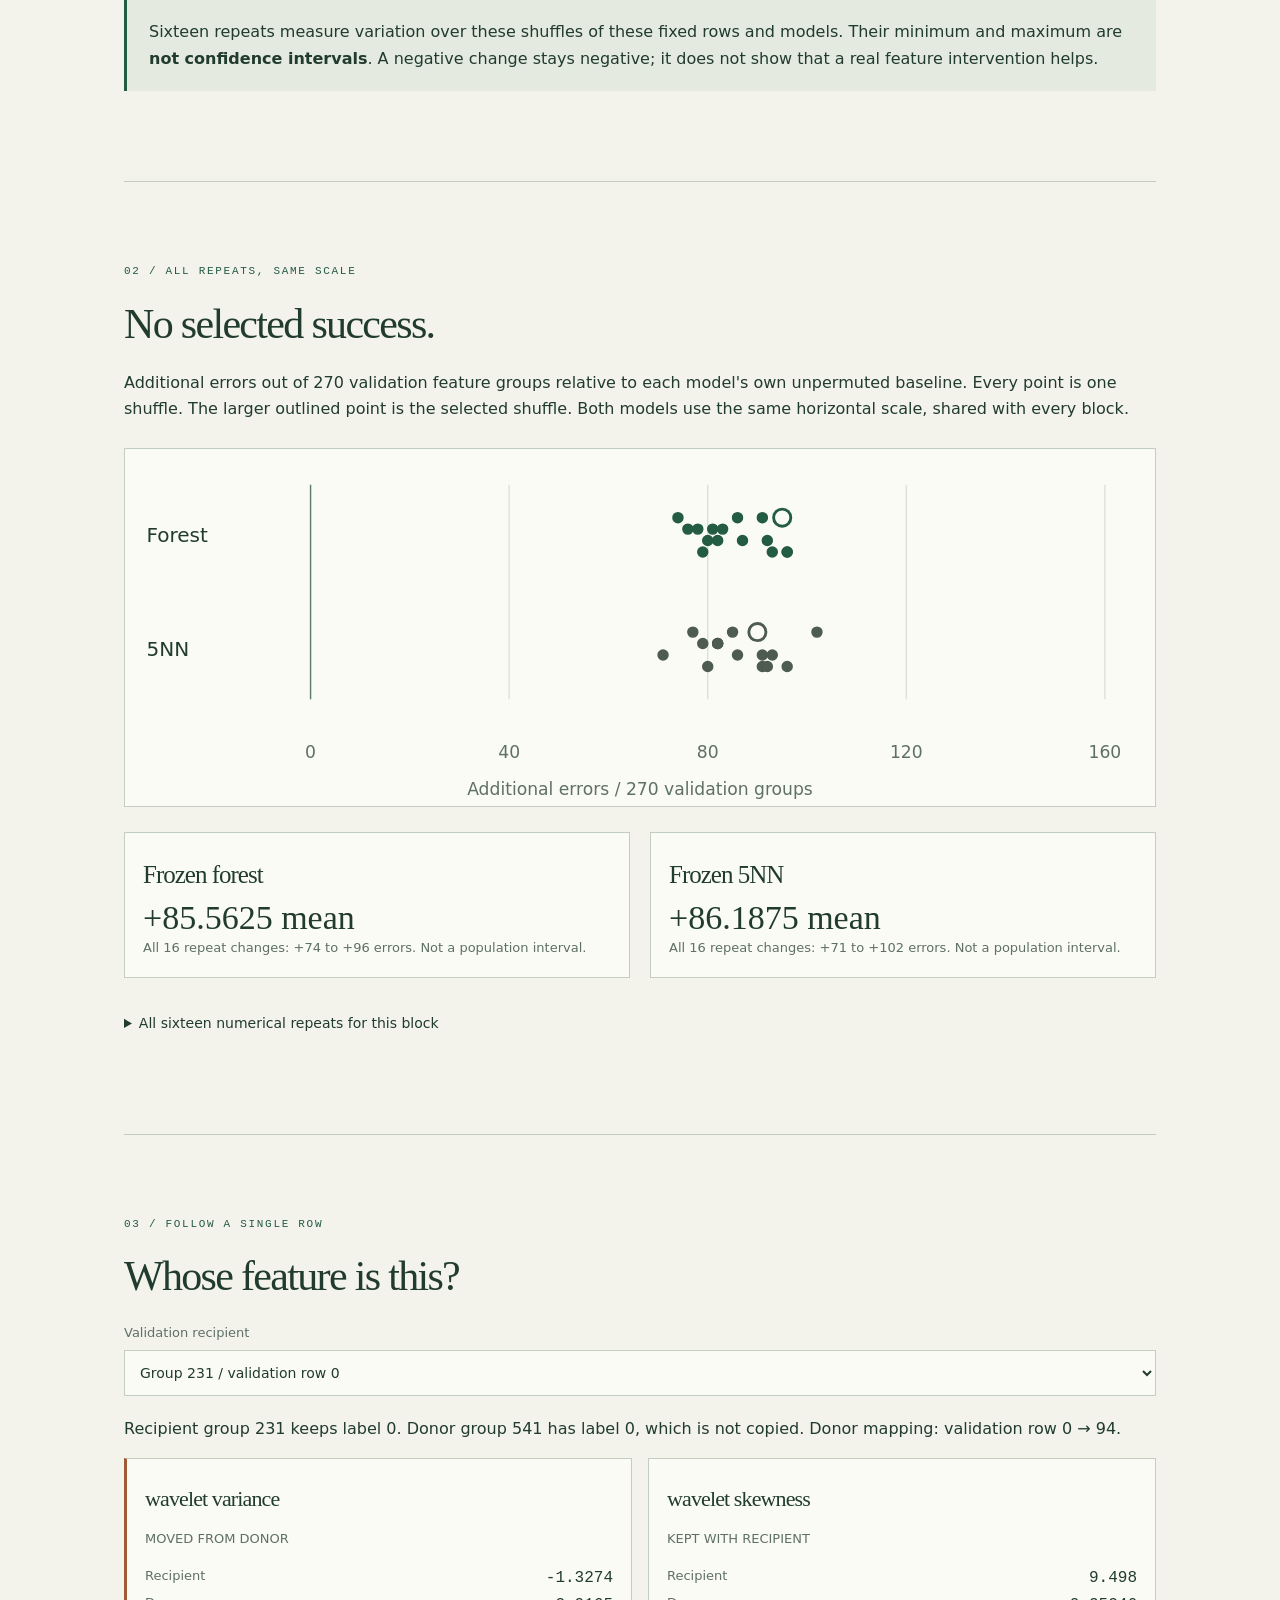
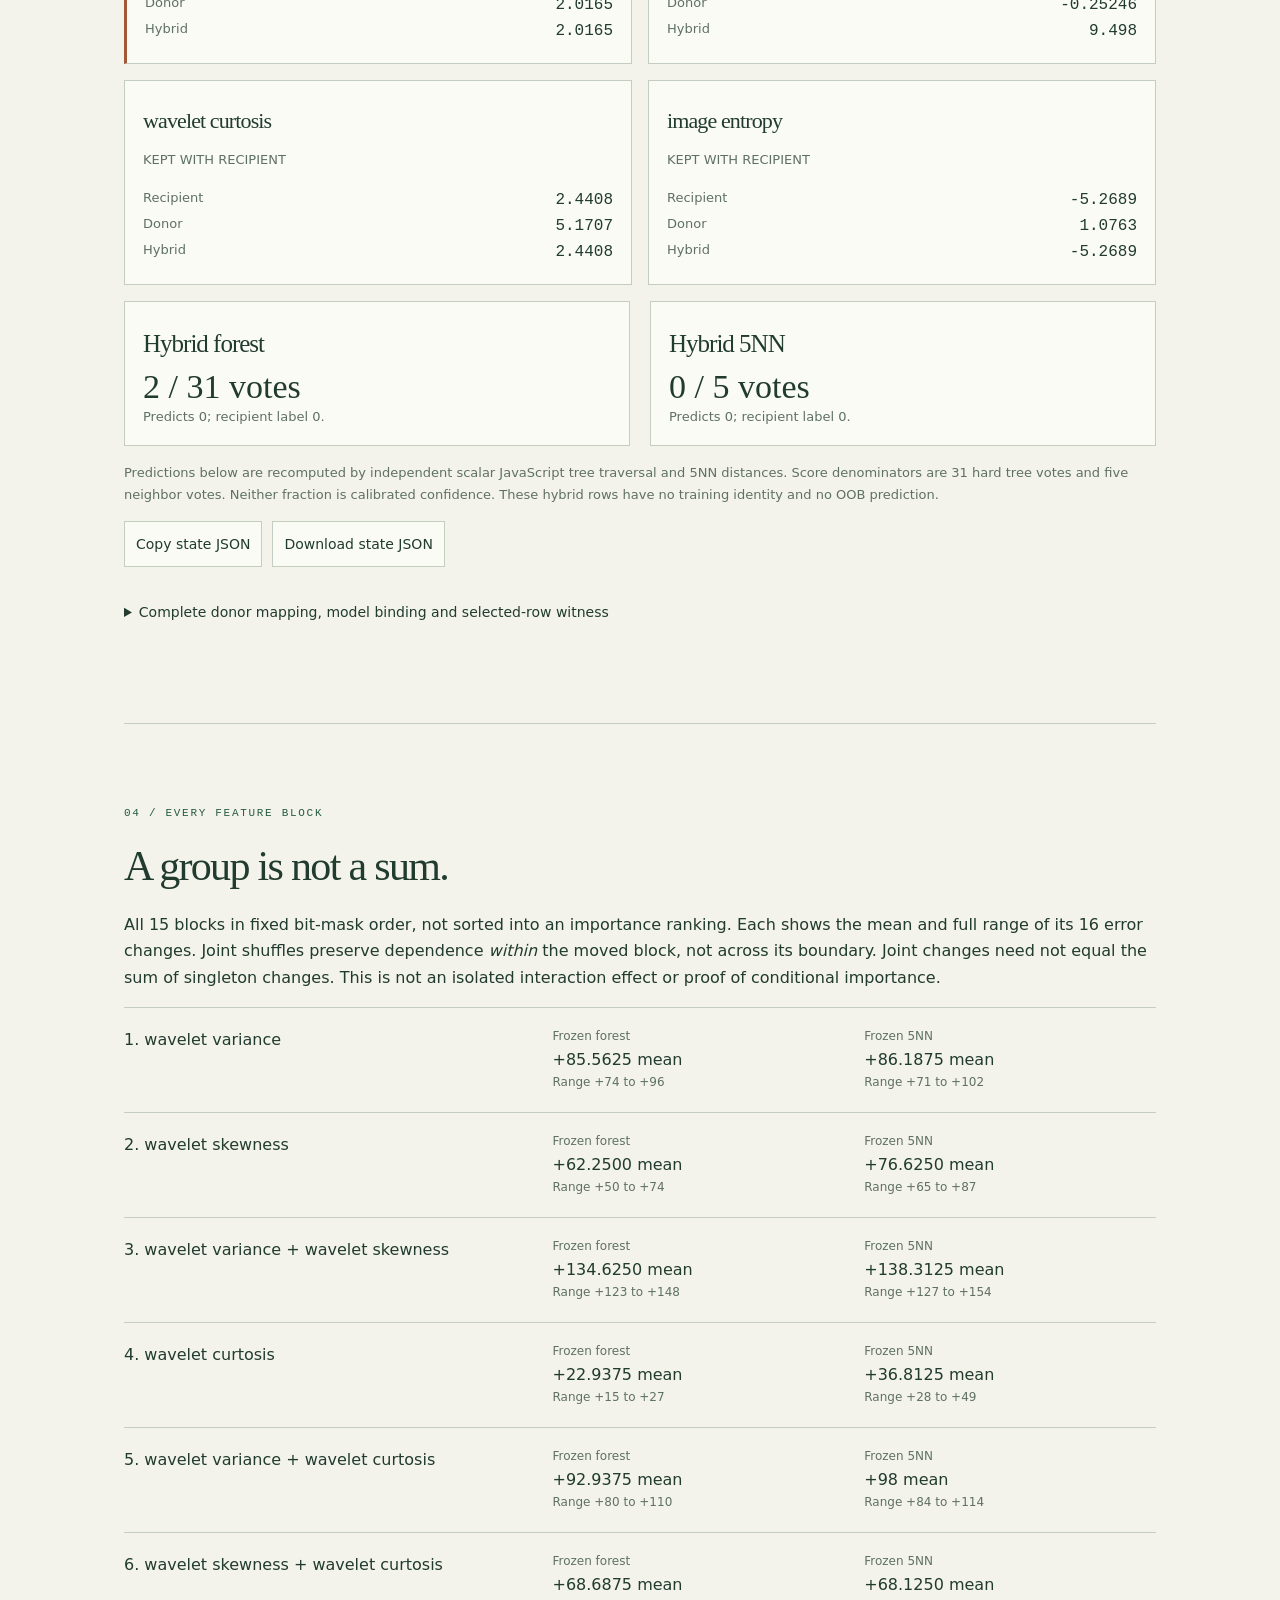
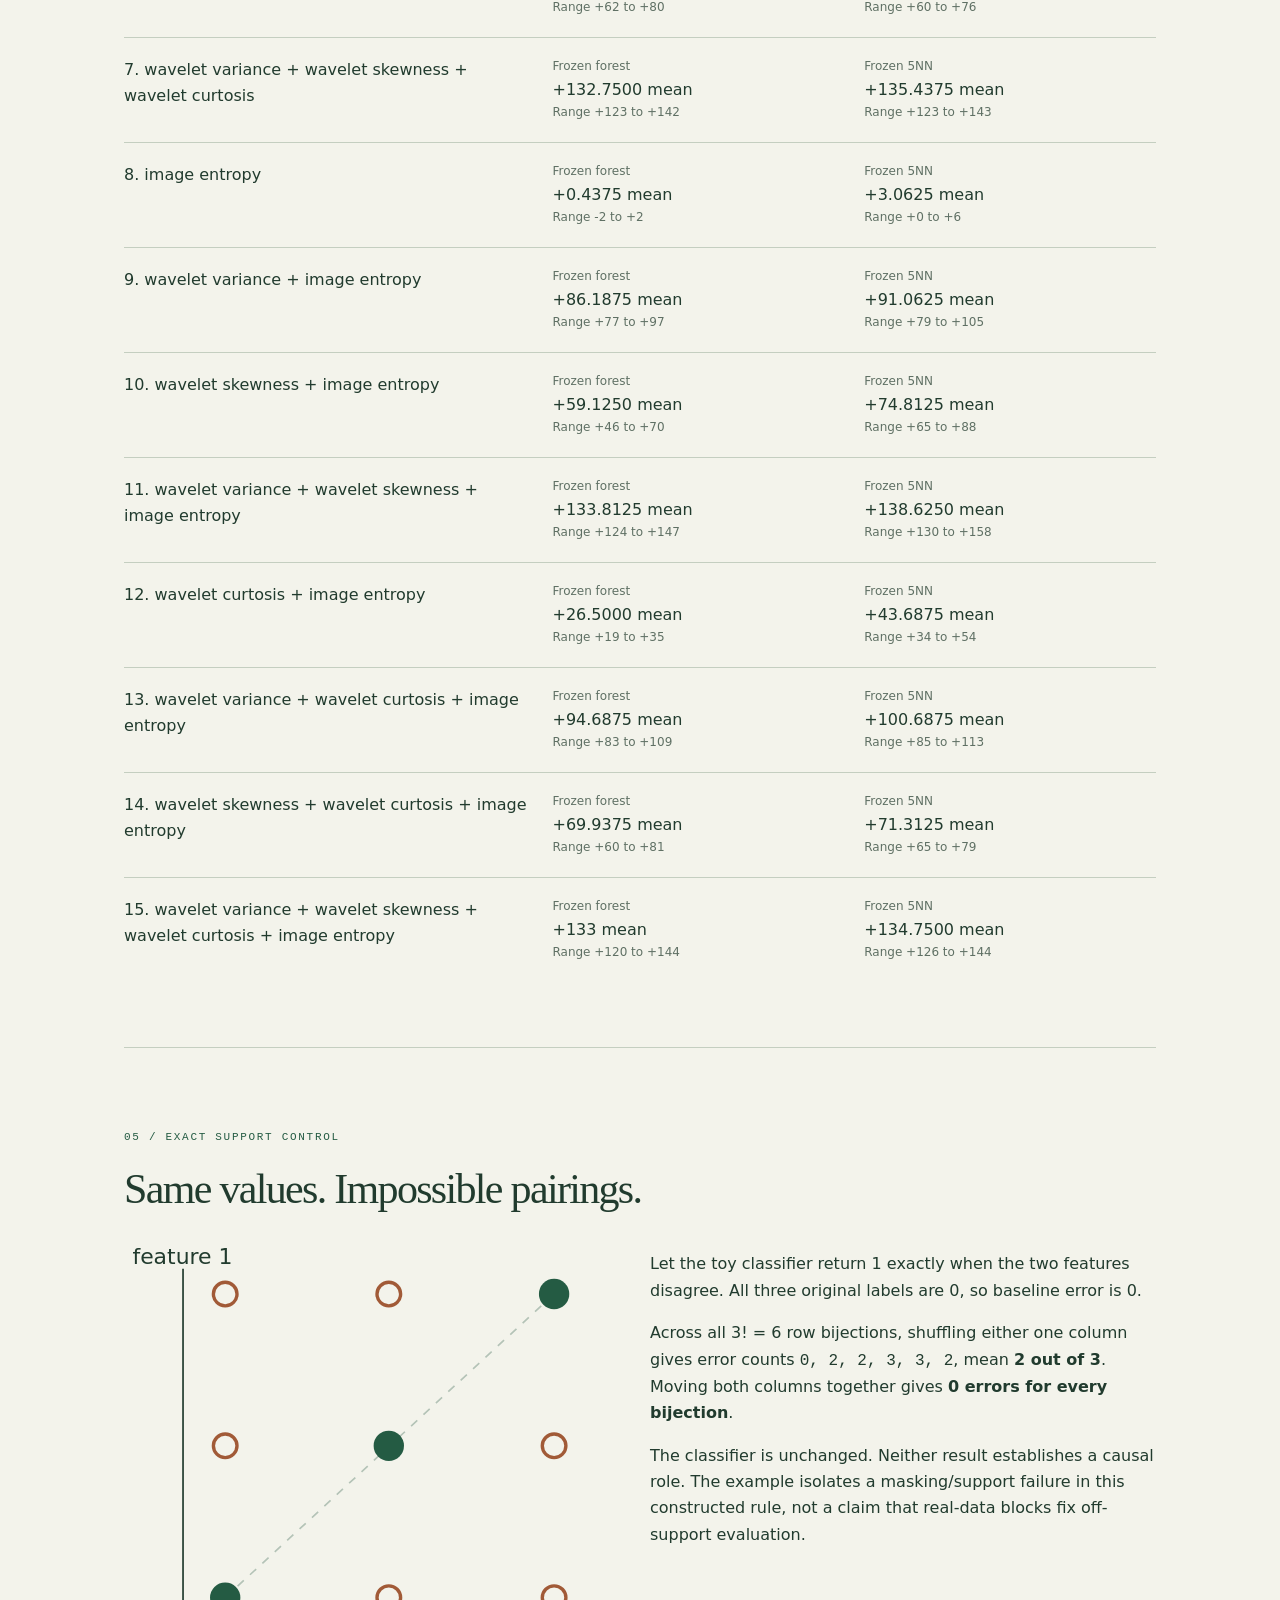
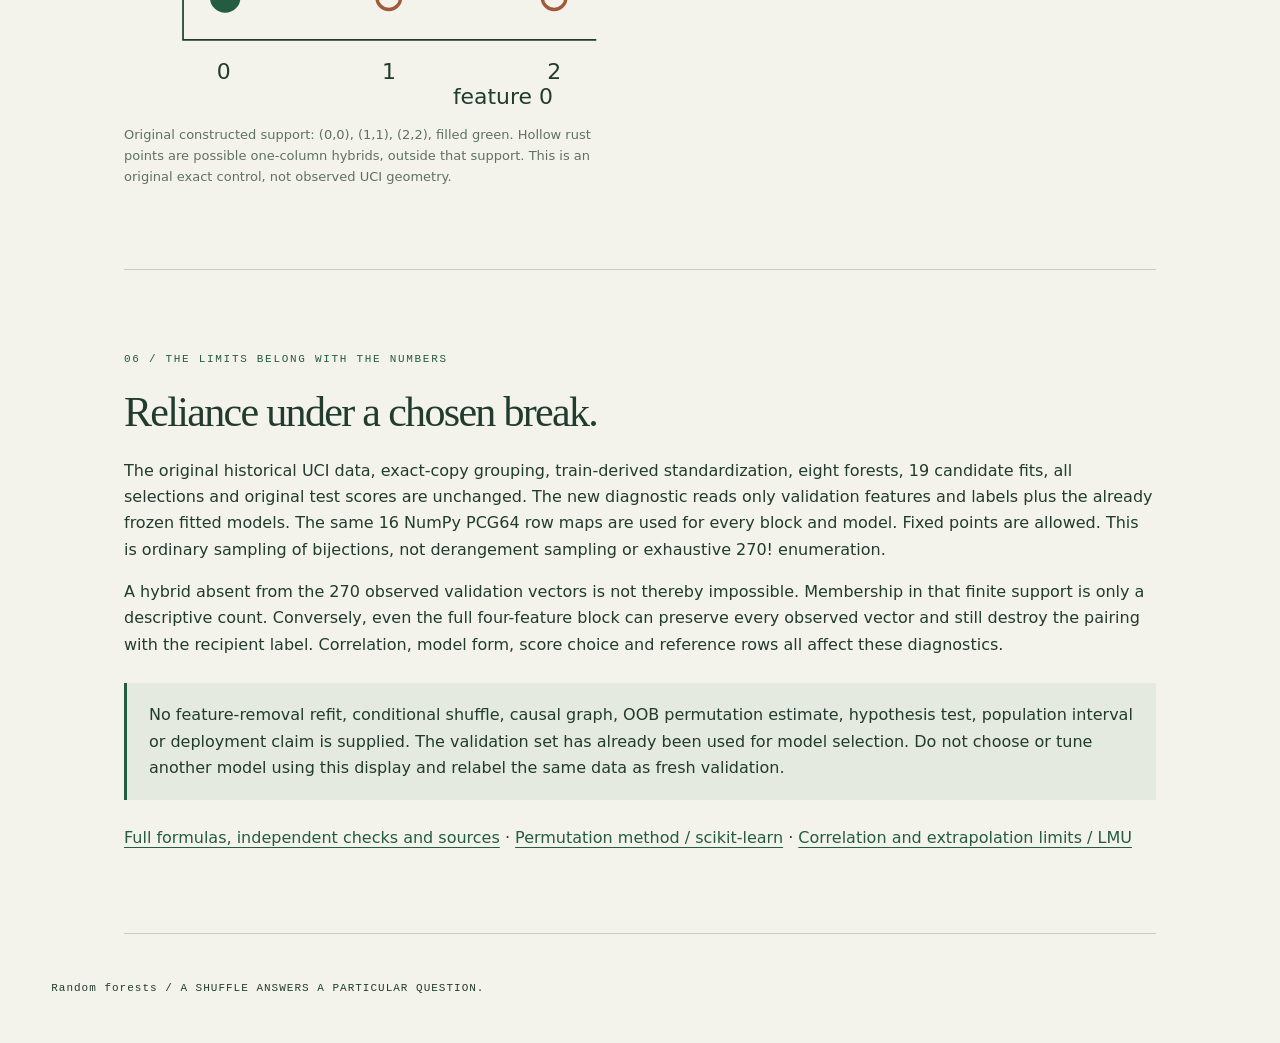
==== commit 6bc582cf: "Update permutation.html for Random Forests audit" ====
--- a/docs/permutation.html
+++ b/docs/permutation.html
@@ -1,11 +1,11 @@
-<!doctype html><html lang="en"><head><meta charset="utf-8"><meta name="viewport" content="width=device-width,initial-scale=1"><meta name="description" content="All 15 feature blocks, all 16 shared shuffles, frozen forest and stronger 5NN control. An inspectable post-fit diagnostic, not causal importance."><title>ForestLab / Joint permutation audit</title><link rel="stylesheet" href="permutation.css"></head><body>
-<header><a href="index.html">MIDYA / FORESTLAB</a><span>POST-FIT DIAGNOSTICS / V0.2</span></header><main><p><a href="proximity.html">Leaf collisions, exact Gram geometry and OOB pair counts</a></p>
-<section class="hero"><p class="kicker">THE MODEL STAYS. THE ROW CHANGES.</p><h1>Break the pairing.<br><em>Keep the evidence.</em></h1><p class="lead">Move a feature block together. Keep the other features and labels where they were. See what the frozen forest and its stronger 5NN control actually do.</p><aside>This is the <strong>same validation set already used to select the models</strong>. It is a descriptive post-fit diagnostic, not fresh test performance, causal importance or a significance test. No model is refitted or reselected.</aside><div class="numbers"><div><b>15</b><span>every nonempty feature block</span></div><div><b>16</b><span>shared fixed row bijections</span></div><div><b>2</b><span>frozen models, same shuffles</span></div></div><p><a href="index.html">Original training, paths and OOB inspector</a> · <a href="https://github.com/midya8/forestlab/blob/main/PERMUTATION.md">Method and reproduction</a></p></section>
+<!doctype html><html lang="en"><head><meta charset="utf-8"><meta name="viewport" content="width=device-width,initial-scale=1"><meta name="description" content="All 15 feature blocks, all 16 shared shuffles, frozen forest and stronger 5NN control. An inspectable post-fit diagnostic, not causal importance."><title>Random forests / Joint permutation audit</title><link rel="stylesheet" href="permutation.css"></head><body>
+<header><a href="index.html">MIDYA / Random forests</a><span>POST-FIT DIAGNOSTICS / V0.2</span></header><main><p><a href="proximity.html">Leaf collisions, exact Gram geometry and OOB pair counts</a></p>
+<section class="hero"><p class="kicker">THE MODEL STAYS. THE ROW CHANGES.</p><h1>Break the pairing.<br><em>Keep the evidence.</em></h1><p class="lead">Move a feature block together. Keep the other features and labels where they were. See what the frozen forest and its stronger 5NN control actually do.</p><aside>This is the <strong>same validation set already used to select the models</strong>. It is a descriptive post-fit diagnostic, not fresh test performance, causal importance or a significance test. No model is refitted or reselected.</aside><div class="numbers"><div><b>15</b><span>every nonempty feature block</span></div><div><b>16</b><span>shared fixed row bijections</span></div><div><b>2</b><span>frozen models, same shuffles</span></div></div><p><a href="index.html">Original training, paths and OOB inspector</a> · <a href="https://github.com/midya8/random-forests/blob/main/PERMUTATION.md">Method and reproduction</a></p></section>
 <section><p class="kicker">01 / A SHUFFLE IS NOT AN INTERVENTION</p><h2>One mapping. One intact block.</h2><p>A donor is selected by a complete row bijection, not independent sampling of each column. Selected features come from the <em>same</em> donor row. The recipient keeps its label. Unselected features do not move. Every feature column keeps its multiset; dependencies across the block boundary can break.</p><div class="selectors"><label>Feature block<select id="block"></select></label><label>Fixed shuffle<select id="repeat"></select></label></div><p id="status" role="status">Loading checked archives...</p><div id="selected" class="model-grid"></div><p id="support-note"></p><aside>Sixteen repeats measure variation over these shuffles of these fixed rows and models. Their minimum and maximum are <strong>not confidence intervals</strong>. A negative change stays negative; it does not show that a real feature intervention helps.</aside></section>
 <section><p class="kicker">02 / ALL REPEATS, SAME SCALE</p><h2>No selected success.</h2><p>Additional errors out of 270 validation feature groups relative to each model's own unpermuted baseline. Every point is one shuffle. The larger outlined point is the selected shuffle. Both models use the same horizontal scale, shared with every block.</p><svg id="repeats-plot" role="img" aria-label="All sixteen error changes for each model" viewBox="0 0 720 230"></svg><div id="range-summary" class="model-grid"></div><details><summary>All sixteen numerical repeats for this block</summary><div class="scroll"><table id="repeat-table"><thead><tr><th>Shuffle</th><th>Forest errors</th><th>Forest change</th><th>5NN errors</th><th>5NN change</th><th>Unchanged rows</th><th>Rows in validation support</th></tr></thead><tbody></tbody></table></div></details></section>
 <section><p class="kicker">03 / FOLLOW A SINGLE ROW</p><h2>Whose feature is this?</h2><label>Validation recipient<select id="row"></select></label><p id="row-identity"></p><div id="features" class="feature-grid"></div><div id="prediction" class="model-grid"></div><p class="caption">Predictions below are recomputed by independent scalar JavaScript tree traversal and 5NN distances. Score denominators are 31 hard tree votes and five neighbor votes. Neither fraction is calibrated confidence. These hybrid rows have no training identity and no OOB prediction.</p><div class="actions"><button id="copy">Copy state JSON</button><button id="download">Download state JSON</button></div><p id="copy-status" role="status"></p><details><summary>Complete donor mapping, model binding and selected-row witness</summary><pre id="witness"></pre></details></section>
 <section><p class="kicker">04 / EVERY FEATURE BLOCK</p><h2>A group is not a sum.</h2><p>All 15 blocks in fixed bit-mask order, not sorted into an importance ranking. Each shows the mean and full range of its 16 error changes. Joint shuffles preserve dependence <em>within</em> the moved block, not across its boundary. Joint changes need not equal the sum of singleton changes. This is not an isolated interaction effect or proof of conditional importance.</p><div id="blocks"></div></section>
 <section><p class="kicker">05 / EXACT SUPPORT CONTROL</p><h2>Same values. Impossible pairings.</h2><div class="control-grid"><div><svg viewBox="0 0 300 280" role="img" aria-label="Three original diagonal rows and six possible off-diagonal hybrid points"><path d="M35 20V240H280" fill="none" stroke="currentColor"/><path d="M60 215L255 35" fill="none" stroke="#b4c3b7" stroke-dasharray="5 5"/><g fill="#245b43"><circle cx="60" cy="215" r="9"/><circle cx="157" cy="125" r="9"/><circle cx="255" cy="35" r="9"/></g><g fill="none" stroke="#a15a37" stroke-width="2"><circle cx="60" cy="125" r="7"/><circle cx="60" cy="35" r="7"/><circle cx="157" cy="215" r="7"/><circle cx="157" cy="35" r="7"/><circle cx="255" cy="215" r="7"/><circle cx="255" cy="125" r="7"/></g><g font-size="13" fill="currentColor"><text x="55" y="263">0</text><text x="153" y="263">1</text><text x="251" y="263">2</text><text x="195" y="278">feature 0</text><text x="5" y="17">feature 1</text></g></svg><p class="caption">Original constructed support: (0,0), (1,1), (2,2), filled green. Hollow rust points are possible one-column hybrids, outside that support. This is an original exact control, not observed UCI geometry.</p></div><div><p>Let the toy classifier return 1 exactly when the two features disagree. All three original labels are 0, so baseline error is 0.</p><p>Across all 3! = 6 row bijections, shuffling either one column gives error counts <code>0, 2, 2, 3, 3, 2</code>, mean <strong>2 out of 3</strong>. Moving both columns together gives <strong>0 errors for every bijection</strong>.</p><p>The classifier is unchanged. Neither result establishes a causal role. The example isolates a masking/support failure in this constructed rule, not a claim that real-data blocks fix off-support evaluation.</p></div></div></section>
-<section><p class="kicker">06 / THE LIMITS BELONG WITH THE NUMBERS</p><h2>Reliance under a chosen break.</h2><p>The original historical UCI data, exact-copy grouping, train-derived standardization, eight forests, 19 candidate fits, all selections and original test scores are unchanged. The new diagnostic reads only validation features and labels plus the already frozen fitted models. The same 16 NumPy PCG64 row maps are used for every block and model. Fixed points are allowed. This is ordinary sampling of bijections, not derangement sampling or exhaustive 270! enumeration.</p><p>A hybrid absent from the 270 observed validation vectors is not thereby impossible. Membership in that finite support is only a descriptive count. Conversely, even the full four-feature block can preserve every observed vector and still destroy the pairing with the recipient label. Correlation, model form, score choice and reference rows all affect these diagnostics.</p><aside>No feature-removal refit, conditional shuffle, causal graph, OOB permutation estimate, hypothesis test, population interval or deployment claim is supplied. The validation set has already been used for model selection. Do not choose or tune another model using this display and relabel the same data as fresh validation.</aside><p><a href="https://github.com/midya8/forestlab/blob/main/PERMUTATION.md">Full formulas, independent checks and sources</a> · <a href="https://scikit-learn.org/stable/modules/permutation%5Fimportance.html">Permutation method / scikit-learn</a> · <a href="https://slds-lmu.github.io/iml_methods_limitations/pfi-correlated.html">Correlation and extrapolation limits / LMU</a></p></section>
-</main><footer>FORESTLAB / A SHUFFLE ANSWERS A PARTICULAR QUESTION.</footer>
+<section><p class="kicker">06 / THE LIMITS BELONG WITH THE NUMBERS</p><h2>Reliance under a chosen break.</h2><p>The original historical UCI data, exact-copy grouping, train-derived standardization, eight forests, 19 candidate fits, all selections and original test scores are unchanged. The new diagnostic reads only validation features and labels plus the already frozen fitted models. The same 16 NumPy PCG64 row maps are used for every block and model. Fixed points are allowed. This is ordinary sampling of bijections, not derangement sampling or exhaustive 270! enumeration.</p><p>A hybrid absent from the 270 observed validation vectors is not thereby impossible. Membership in that finite support is only a descriptive count. Conversely, even the full four-feature block can preserve every observed vector and still destroy the pairing with the recipient label. Correlation, model form, score choice and reference rows all affect these diagnostics.</p><aside>No feature-removal refit, conditional shuffle, causal graph, OOB permutation estimate, hypothesis test, population interval or deployment claim is supplied. The validation set has already been used for model selection. Do not choose or tune another model using this display and relabel the same data as fresh validation.</aside><p><a href="https://github.com/midya8/random-forests/blob/main/PERMUTATION.md">Full formulas, independent checks and sources</a> · <a href="https://scikit-learn.org/stable/modules/permutation%5Fimportance.html">Permutation method / scikit-learn</a> · <a href="https://slds-lmu.github.io/iml_methods_limitations/pfi-correlated.html">Correlation and extrapolation limits / LMU</a></p></section>
+</main><footer>Random forests / A SHUFFLE ANSWERS A PARTICULAR QUESTION.</footer>
 <script src="archive-0.js"></script><script src="archive-1.js"></script><script src="archive-2.js"></script><script src="archive-3.js"></script><script src="data.js"></script><script src="inference.js"></script><script src="permutation-archive-0.js"></script><script src="permutation-data.js"></script><script src="permutation-inference.js"></script><script src="permutation-app.js"></script></body></html>
